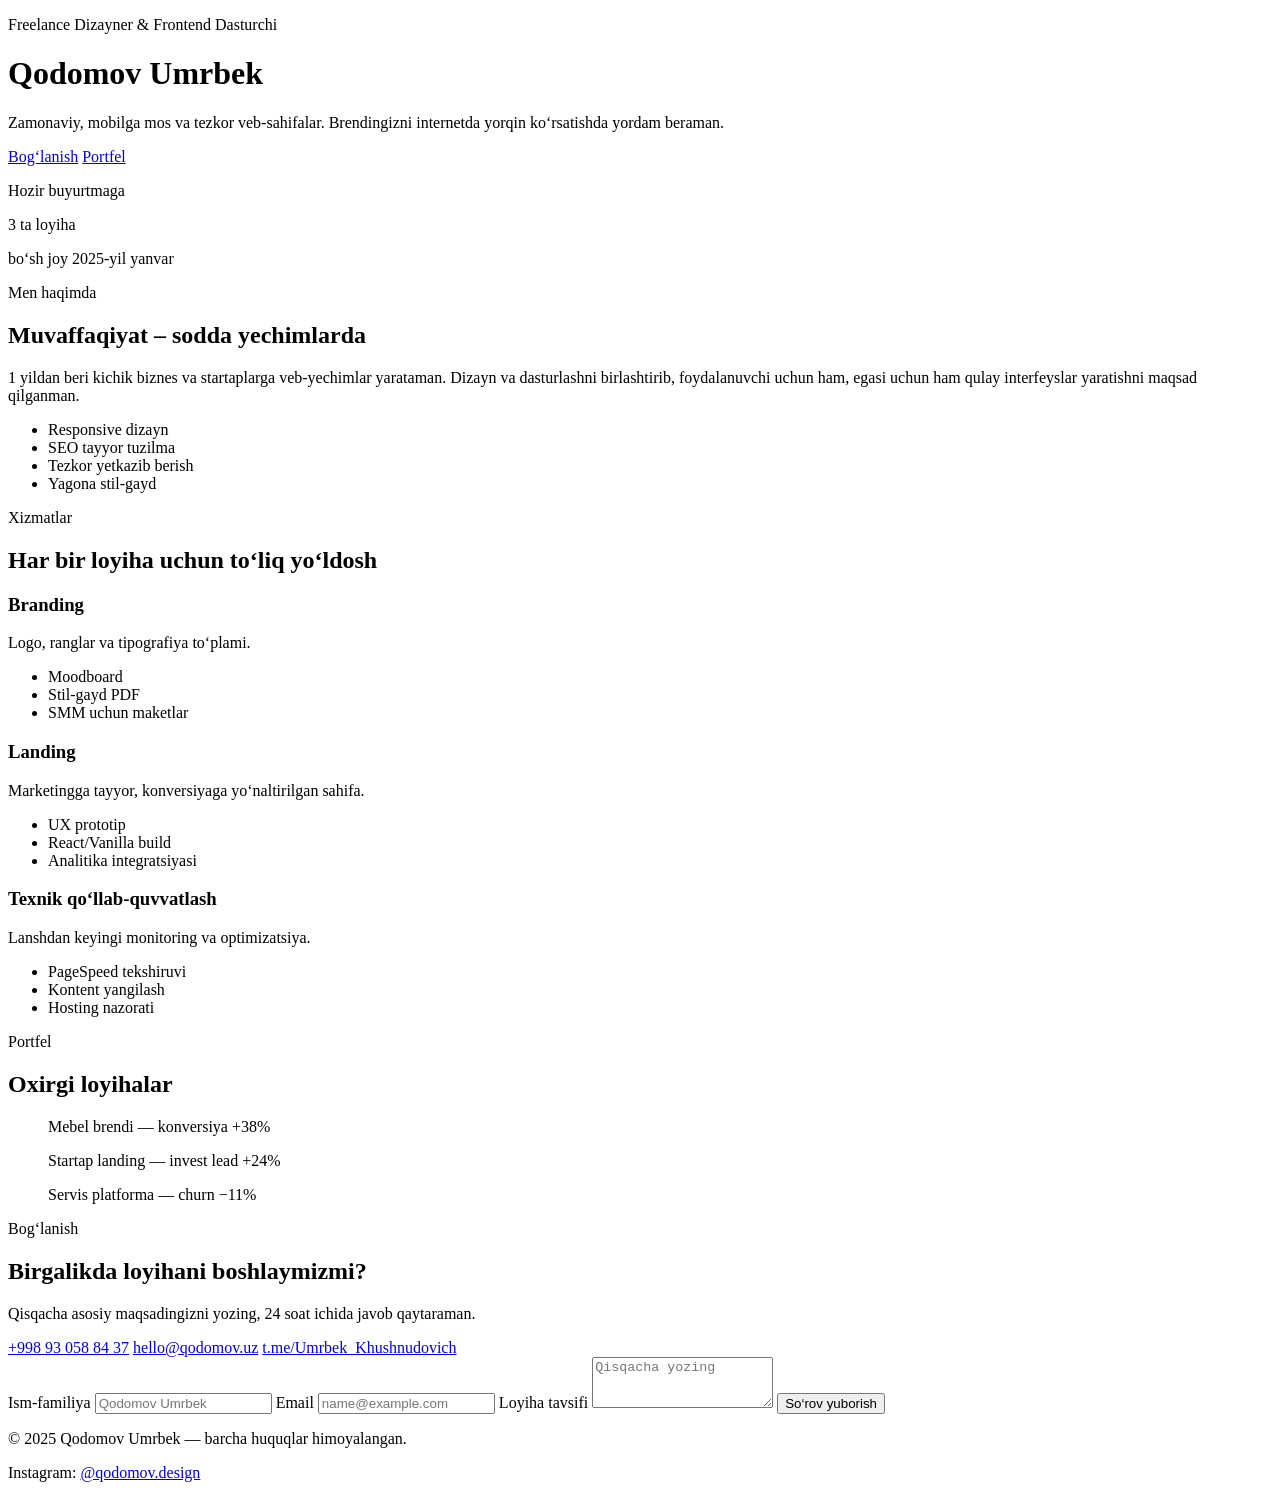
==== index.html @ f669812d "Rename files to correct names" ====
<!DOCTYPE html>
<html lang="uz">
  <head>
    <meta charset="UTF-8" />
    <meta name="viewport" content="width=device-width, initial-scale=1.0" />
    <title>Shaxsiy Vizitka</title>
    <link rel="preconnect" href="https://fonts.googleapis.com" />
    <link rel="preconnect" href="https://fonts.gstatic.com" crossorigin />
    <link
      href="https://fonts.googleapis.com/css2?family=Inter:wght@400;600;700&display=swap"
      rel="stylesheet"
    />
    <link rel="stylesheet" href="Untitled-1.css" />
  </head>
  <body>
    <header class="hero">
      <div class="hero__content">
        <p class="eyebrow">Freelance Dizayner &amp; Frontend Dasturchi</p>
        <h1>Qodomov Umrbek</h1>
        <p class="lead">
          Zamonaviy, mobilga mos va tezkor veb-sahifalar. Brendingizni
          internetda yorqin ko‘rsatishda yordam beraman.
        </p>
        <div class="hero__actions">
          <a class="btn primary" href="#kontakt">Bog‘lanish</a>
          <a class="btn ghost" href="#loyihalar">Portfel</a>
        </div>
      </div>
      <div class="hero__card">
        <p class="hero__card-label">Hozir buyurtmaga</p>
        <p class="hero__card-value">3 ta loyiha</p>
        <p class="hero__card-hint">bo‘sh joy 2025-yil yanvar</p>
      </div>
    </header>

    <main>
      <section class="section" id="haqida">
        <div class="section__header">
          <p class="eyebrow">Men haqimda</p>
          <h2>Muvaffaqiyat – sodda yechimlarda</h2>
        </div>
        <div class="grid two-cols">
          <p>
            1 yildan beri kichik biznes va startaplarga veb-yechimlar yarataman.
            Dizayn va dasturlashni birlashtirib, foydalanuvchi uchun ham, egasi
            uchun ham qulay interfeyslar yaratishni maqsad qilganman.
          </p>
          <ul class="badge-list">
            <li>Responsive dizayn</li>
            <li>SEO tayyor tuzilma</li>
            <li>Tezkor yetkazib berish</li>
            <li>Yagona stil-gayd</li>
          </ul>
        </div>
      </section>

      <section class="section muted" id="xizmatlar">
        <div class="section__header">
          <p class="eyebrow">Xizmatlar</p>
          <h2>Har bir loyiha uchun to‘liq yo‘ldosh</h2>
        </div>
        <div class="grid three-cols cards">
          <article>
            <h3>Branding</h3>
            <p>Logo, ranglar va tipografiya to‘plami.</p>
            <ul>
              <li>Moodboard</li>
              <li>Stil-gayd PDF</li>
              <li>SMM uchun maketlar</li>
            </ul>
          </article>
          <article>
            <h3>Landing</h3>
            <p>Marketingga tayyor, konversiyaga yo‘naltirilgan sahifa.</p>
            <ul>
              <li>UX prototip</li>
              <li>React/Vanilla build</li>
              <li>Analitika integratsiyasi</li>
            </ul>
          </article>
          <article>
            <h3>Texnik qo‘llab-quvvatlash</h3>
            <p>Lanshdan keyingi monitoring va optimizatsiya.</p>
            <ul>
              <li>PageSpeed tekshiruvi</li>
              <li>Kontent yangilash</li>
              <li>Hosting nazorati</li>
            </ul>
          </article>
        </div>
      </section>

      <section class="section" id="loyihalar">
        <div class="section__header">
          <p class="eyebrow">Portfel</p>
          <h2>Oxirgi loyihalar</h2>
        </div>
        <div class="grid three-cols gallery">
          <figure>
            <figcaption>Mebel brendi — konversiya +38%</figcaption>
          </figure>
          <figure>
            <figcaption>Startap landing — invest lead +24%</figcaption>
          </figure>
          <figure>
            <figcaption>Servis platforma — churn −11%</figcaption>
          </figure>
        </div>
      </section>

      <section class="section contact" id="kontakt">
        <div class="section__header">
          <p class="eyebrow">Bog‘lanish</p>
          <h2>Birgalikda loyihani boshlaymizmi?</h2>
        </div>
        <div class="contact__grid">
          <div>
            <p class="lead">
              Qisqacha asosiy maqsadingizni yozing, 24 soat ichida javob
              qaytaraman.
            </p>
            <div class="contact__list">
              <a href="tel:+998930588437">+998 93 058 84 37</a>
              <a href="mailto:hello@qodomov.uz">hello@qodomov.uz</a>
              <a href="https://t.me/Umrbek_Khushnudovich" target="_blank"
                >t.me/Umrbek_Khushnudovich</a
              >
            </div>
          </div>
          <form class="contact__form">
            <label>
              Ism-familiya
              <input type="text" placeholder="Qodomov Umrbek" required />
            </label>
            <label>
              Email
              <input type="email" placeholder="name@example.com" required />
            </label>
            <label>
              Loyiha tavsifi
              <textarea rows="3" placeholder="Qisqacha yozing"></textarea>
            </label>
            <button type="submit" class="btn primary full">So‘rov yuborish</button>
          </form>
        </div>
      </section>
    </main>

    <footer class="footer">
      <p>© 2025 Qodomov Umrbek — barcha huquqlar himoyalangan.</p>
      <p>
        Instagram:
        <a href="https://instagram.com/umrbek_khushnudovich" target="_blank"
          >@qodomov.design</a
        >
      </p>
    </footer>
  </body>
</html>
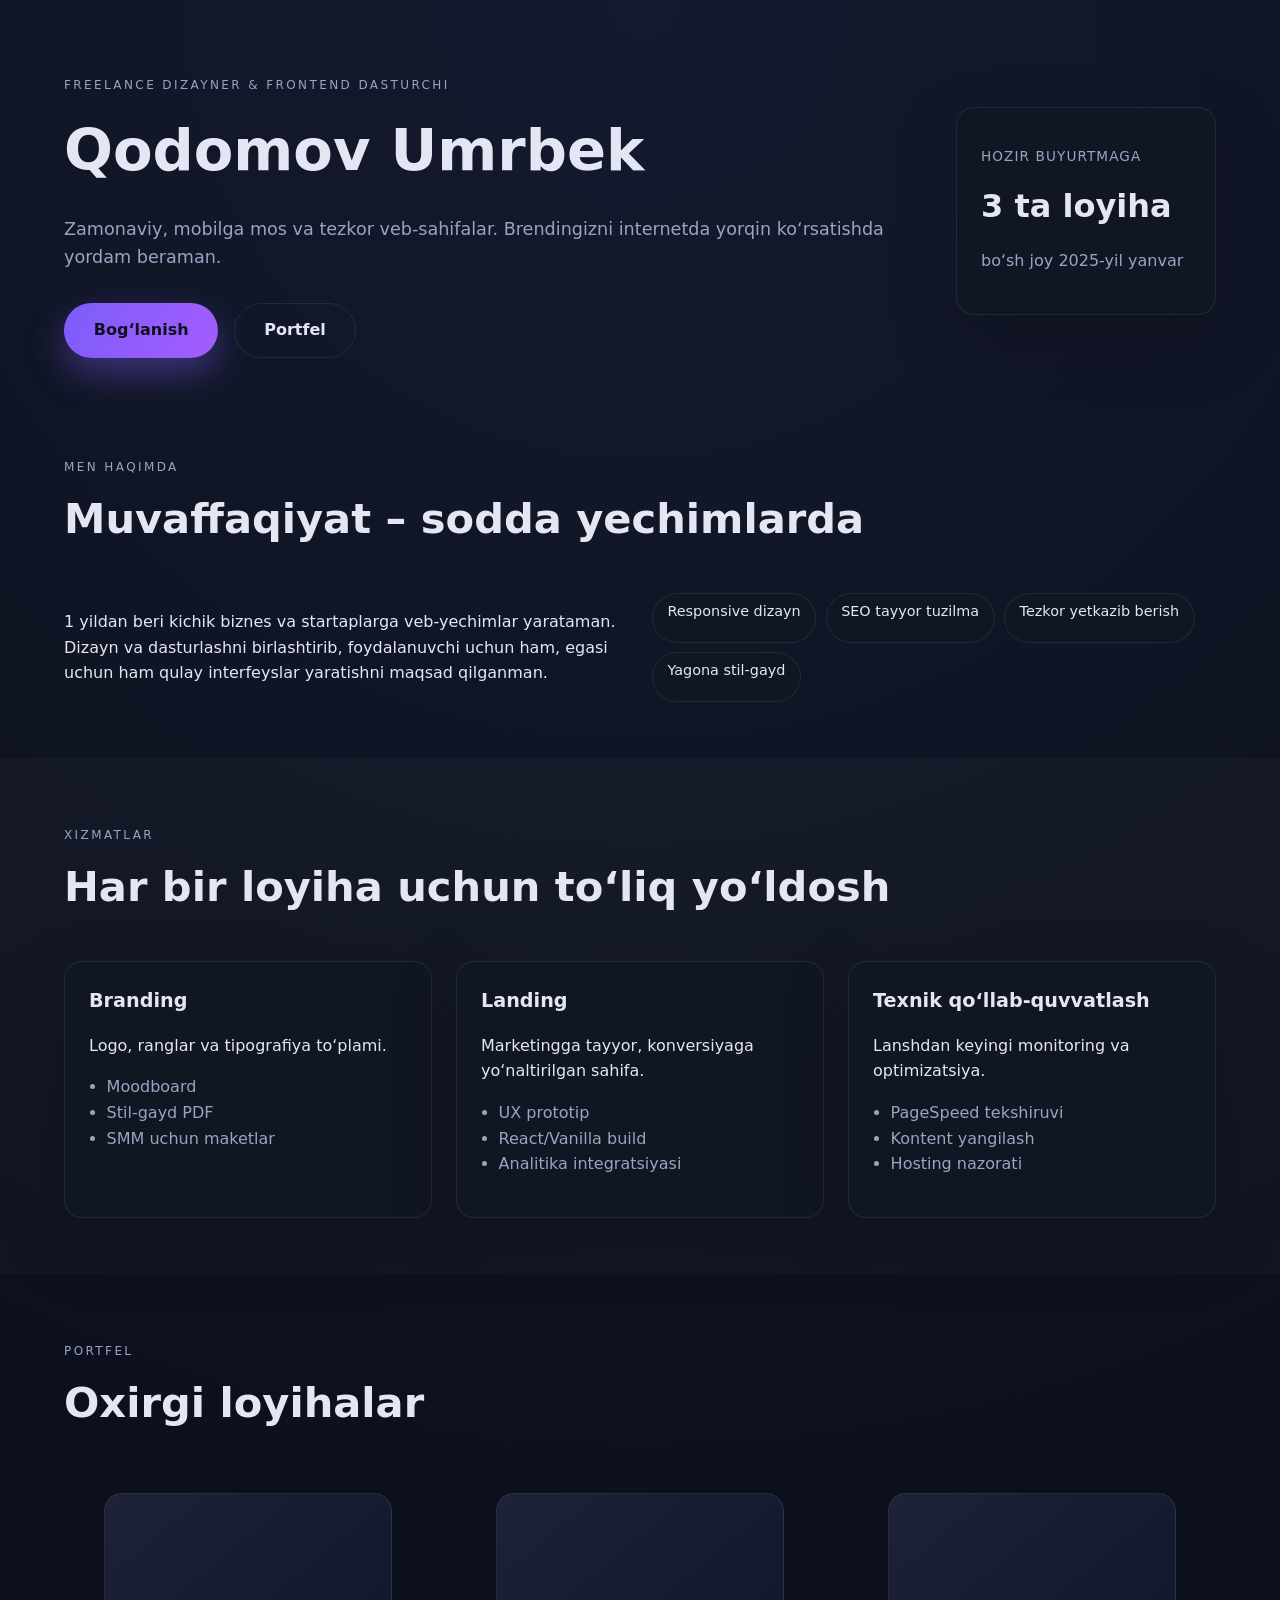
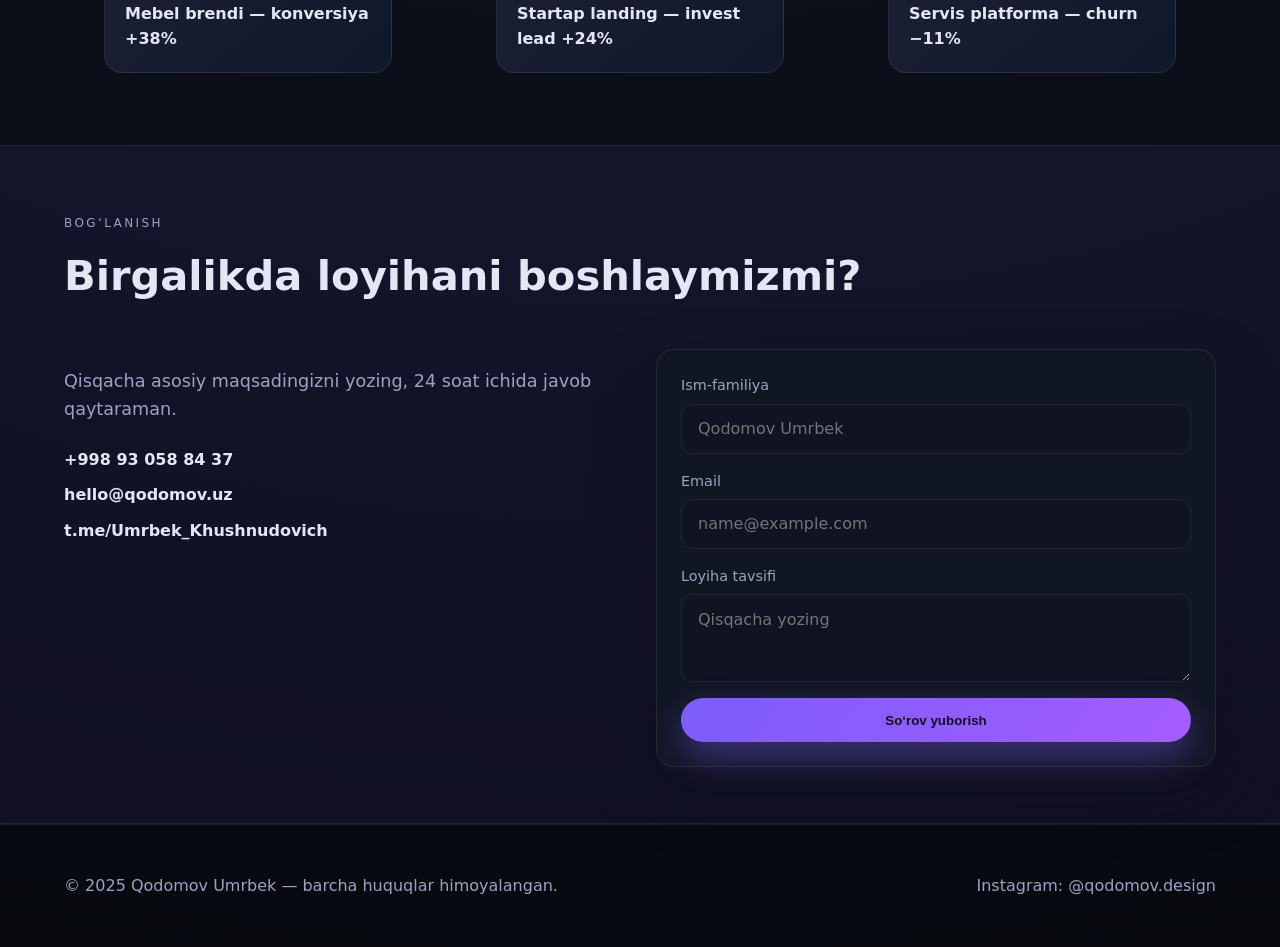
==== commit e59a83ce: "Update files" ====
--- a/index.html
+++ b/index.html
@@ -10,7 +10,7 @@
       href="https://fonts.googleapis.com/css2?family=Inter:wght@400;600;700&display=swap"
       rel="stylesheet"
     />
-    <link rel="stylesheet" href="Untitled-1.css" />
+    <link rel="stylesheet" href="css/style.css" />
   </head>
   <body>
     <header class="hero">
--- a/css/style.css
+++ b/css/style.css
@@ -0,0 +1,282 @@
+:root {
+  --bg: #07090f;
+  --surface: #111623;
+  --surface-muted: #161c2e;
+  --accent: #7c5dfa;
+  --text: #e4e7f3;
+  --text-muted: #9aa4c2;
+  --border: rgba(255, 255, 255, 0.08);
+  --radius: 18px;
+  --shadow: 0 25px 60px rgba(16, 17, 27, 0.45);
+  font-size: 16px;
+}
+
+*,
+*::before,
+*::after {
+  box-sizing: border-box;
+}
+
+body {
+  margin: 0;
+  font-family: "Inter", system-ui, -apple-system, BlinkMacSystemFont, sans-serif;
+  color: var(--text);
+  background: radial-gradient(circle at top, #141a2e, var(--bg));
+  min-height: 100vh;
+  line-height: 1.6;
+}
+
+img {
+  max-width: 100%;
+  display: block;
+}
+
+a {
+  color: inherit;
+  text-decoration: none;
+}
+
+.hero {
+  padding: 4rem clamp(1.5rem, 5vw, 5rem) 2rem;
+  display: flex;
+  flex-wrap: wrap;
+  gap: 2rem;
+  align-items: center;
+}
+
+.hero__content {
+  flex: 1 1 320px;
+}
+
+.hero__card {
+  flex: 0 1 260px;
+  background: var(--surface);
+  border-radius: var(--radius);
+  padding: 1.5rem;
+  border: 1px solid var(--border);
+  box-shadow: var(--shadow);
+}
+
+.hero__card-label {
+  color: var(--text-muted);
+  text-transform: uppercase;
+  letter-spacing: 0.08em;
+  font-size: 0.85rem;
+}
+
+.hero__card-value {
+  font-size: 2rem;
+  margin: 0.3rem 0;
+  font-weight: 700;
+}
+
+.hero__card-hint {
+  color: var(--text-muted);
+}
+
+.eyebrow {
+  text-transform: uppercase;
+  letter-spacing: 0.2em;
+  font-size: 0.75rem;
+  color: var(--text-muted);
+  margin-bottom: 0.6rem;
+}
+
+h1 {
+  font-size: clamp(2.25rem, 6vw, 3.6rem);
+  margin: 0 0 1rem;
+}
+
+h2 {
+  font-size: clamp(1.8rem, 4vw, 2.6rem);
+  margin: 0;
+}
+
+h3 {
+  margin: 0 0 0.6rem;
+  font-size: 1.2rem;
+}
+
+.lead {
+  font-size: 1.1rem;
+  color: var(--text-muted);
+}
+
+.hero__actions {
+  margin-top: 2rem;
+  display: flex;
+  gap: 1rem;
+  flex-wrap: wrap;
+}
+
+.btn {
+  padding: 0.85rem 1.8rem;
+  border-radius: 999px;
+  border: 1px solid transparent;
+  font-weight: 600;
+  text-align: center;
+  transition: transform 0.2s ease, box-shadow 0.2s ease;
+}
+
+.btn.primary {
+  background: linear-gradient(120deg, #7c5dfa, #a55cff);
+  color: #101020;
+  box-shadow: 0 15px 35px rgba(124, 93, 250, 0.4);
+}
+
+.btn.ghost {
+  border-color: var(--border);
+  color: var(--text);
+}
+
+.btn.full {
+  width: 100%;
+}
+
+.btn:hover {
+  transform: translateY(-2px);
+}
+
+.section {
+  padding: 3.5rem clamp(1.5rem, 5vw, 5rem);
+}
+
+.section.muted {
+  background: rgba(255, 255, 255, 0.02);
+}
+
+.section__header {
+  margin-bottom: 2.5rem;
+}
+
+.grid {
+  display: grid;
+  gap: 1.5rem;
+}
+
+.grid.two-cols {
+  grid-template-columns: repeat(auto-fit, minmax(250px, 1fr));
+}
+
+.grid.three-cols {
+  grid-template-columns: repeat(auto-fit, minmax(220px, 1fr));
+}
+
+.badge-list {
+  list-style: none;
+  margin: 0;
+  padding: 0;
+  display: flex;
+  flex-wrap: wrap;
+  gap: 0.6rem;
+}
+
+.badge-list li {
+  background: var(--surface);
+  border-radius: 999px;
+  padding: 0.35rem 0.9rem;
+  border: 1px solid var(--border);
+  font-size: 0.9rem;
+}
+
+.cards article {
+  padding: 1.5rem;
+  border-radius: var(--radius);
+  background: var(--surface);
+  border: 1px solid var(--border);
+  box-shadow: var(--shadow);
+}
+
+.cards ul {
+  padding-left: 1.1rem;
+  color: var(--text-muted);
+}
+
+.gallery figure {
+  padding: 1.25rem;
+  border-radius: var(--radius);
+  min-height: 180px;
+  background: linear-gradient(140deg, #1d2237, #11172a);
+  border: 1px solid var(--border);
+  display: flex;
+  align-items: flex-end;
+  font-weight: 600;
+}
+
+.contact {
+  background: rgba(124, 93, 250, 0.08);
+  border-top: 1px solid var(--border);
+  border-bottom: 1px solid var(--border);
+}
+
+.contact__grid {
+  display: grid;
+  grid-template-columns: repeat(auto-fit, minmax(260px, 1fr));
+  gap: 2rem;
+}
+
+.contact__list {
+  margin-top: 1.5rem;
+  display: flex;
+  flex-direction: column;
+  gap: 0.6rem;
+  font-weight: 600;
+}
+
+.contact__form {
+  background: var(--surface);
+  border-radius: var(--radius);
+  padding: 1.5rem;
+  border: 1px solid var(--border);
+  box-shadow: var(--shadow);
+  display: grid;
+  gap: 1rem;
+}
+
+label {
+  display: flex;
+  flex-direction: column;
+  gap: 0.4rem;
+  font-size: 0.9rem;
+  color: var(--text-muted);
+}
+
+input,
+textarea {
+  border: 1px solid var(--border);
+  border-radius: 12px;
+  padding: 0.9rem 1rem;
+  background: #0f1322;
+  color: var(--text);
+  font-size: 1rem;
+  font-family: inherit;
+}
+
+input:focus,
+textarea:focus {
+  outline: 1px solid var(--accent);
+}
+
+.footer {
+  padding: 2rem clamp(1.5rem, 5vw, 5rem);
+  border-top: 1px solid var(--border);
+  display: flex;
+  flex-wrap: wrap;
+  gap: 1rem;
+  justify-content: space-between;
+  color: var(--text-muted);
+}
+
+@media (max-width: 640px) {
+  .hero {
+    padding-top: 3rem;
+  }
+
+  .hero__actions {
+    flex-direction: column;
+  }
+
+  .btn {
+    width: 100%;
+  }
+}
